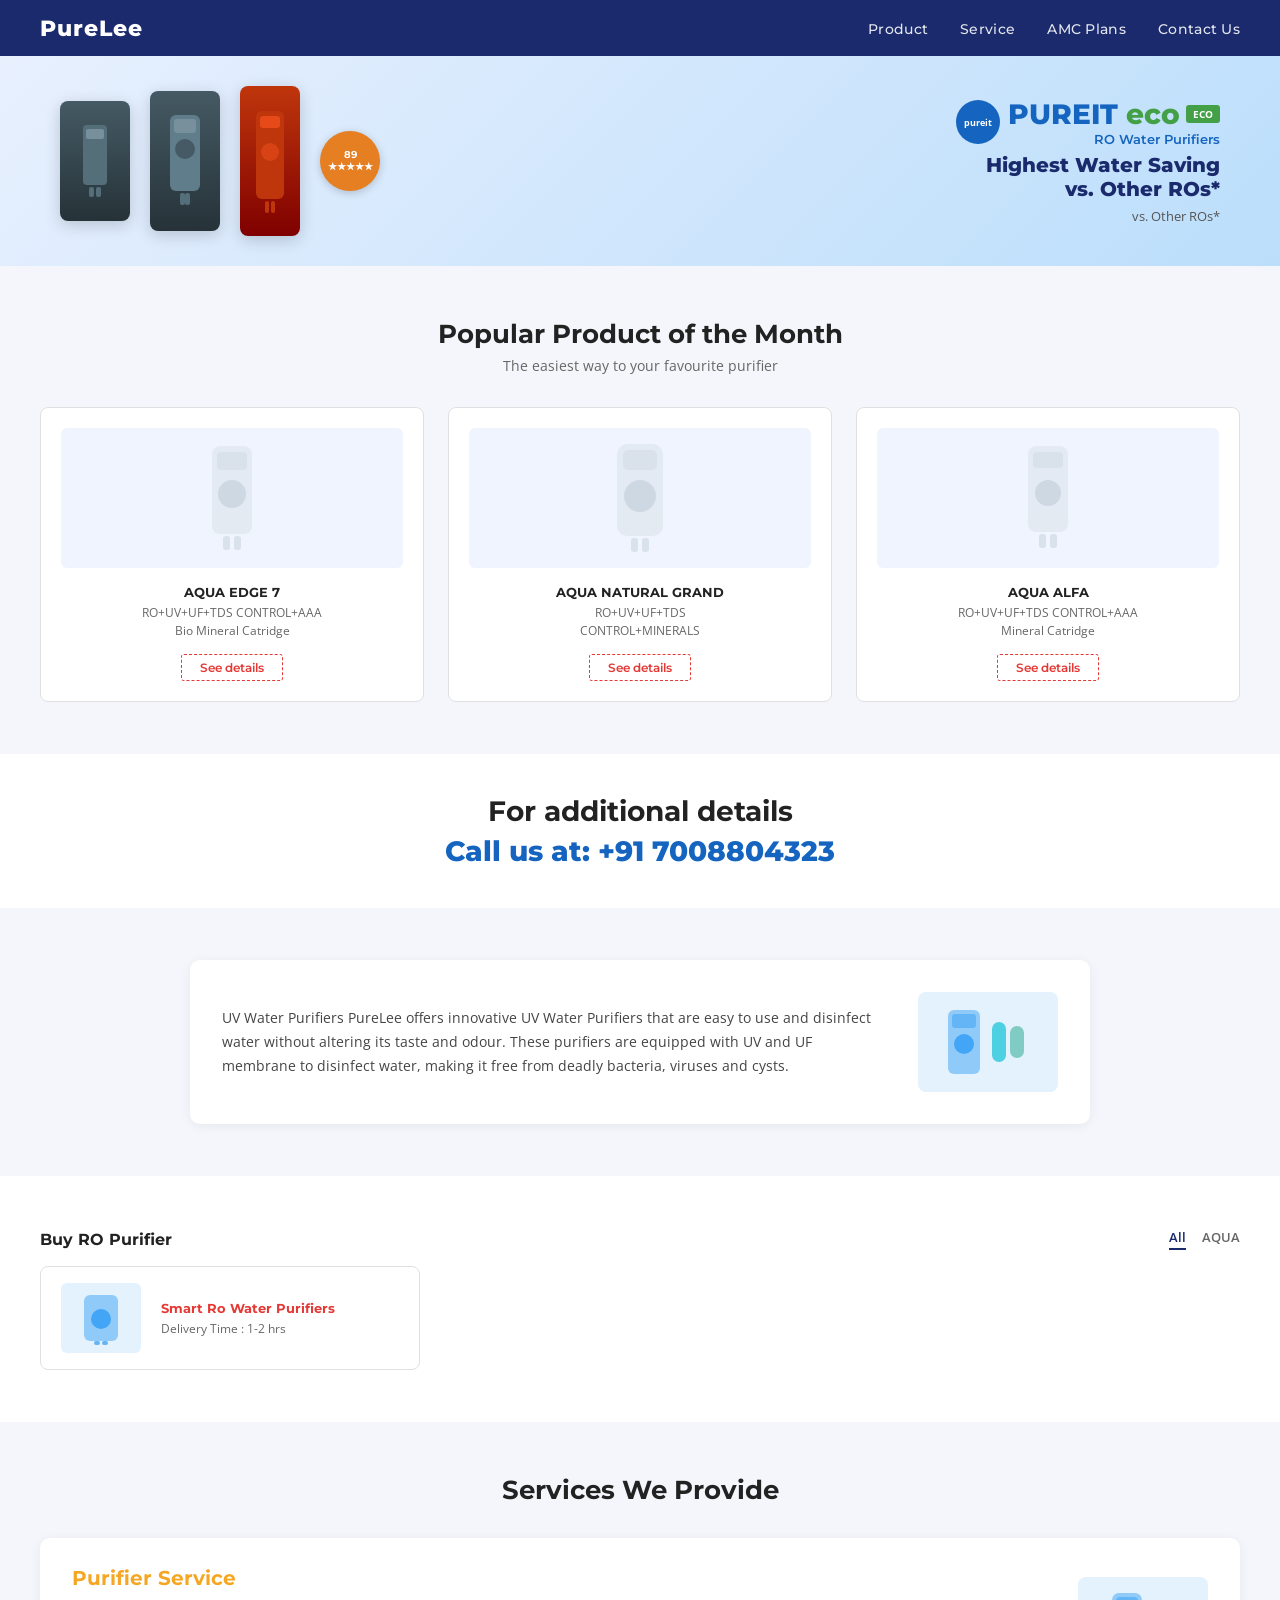
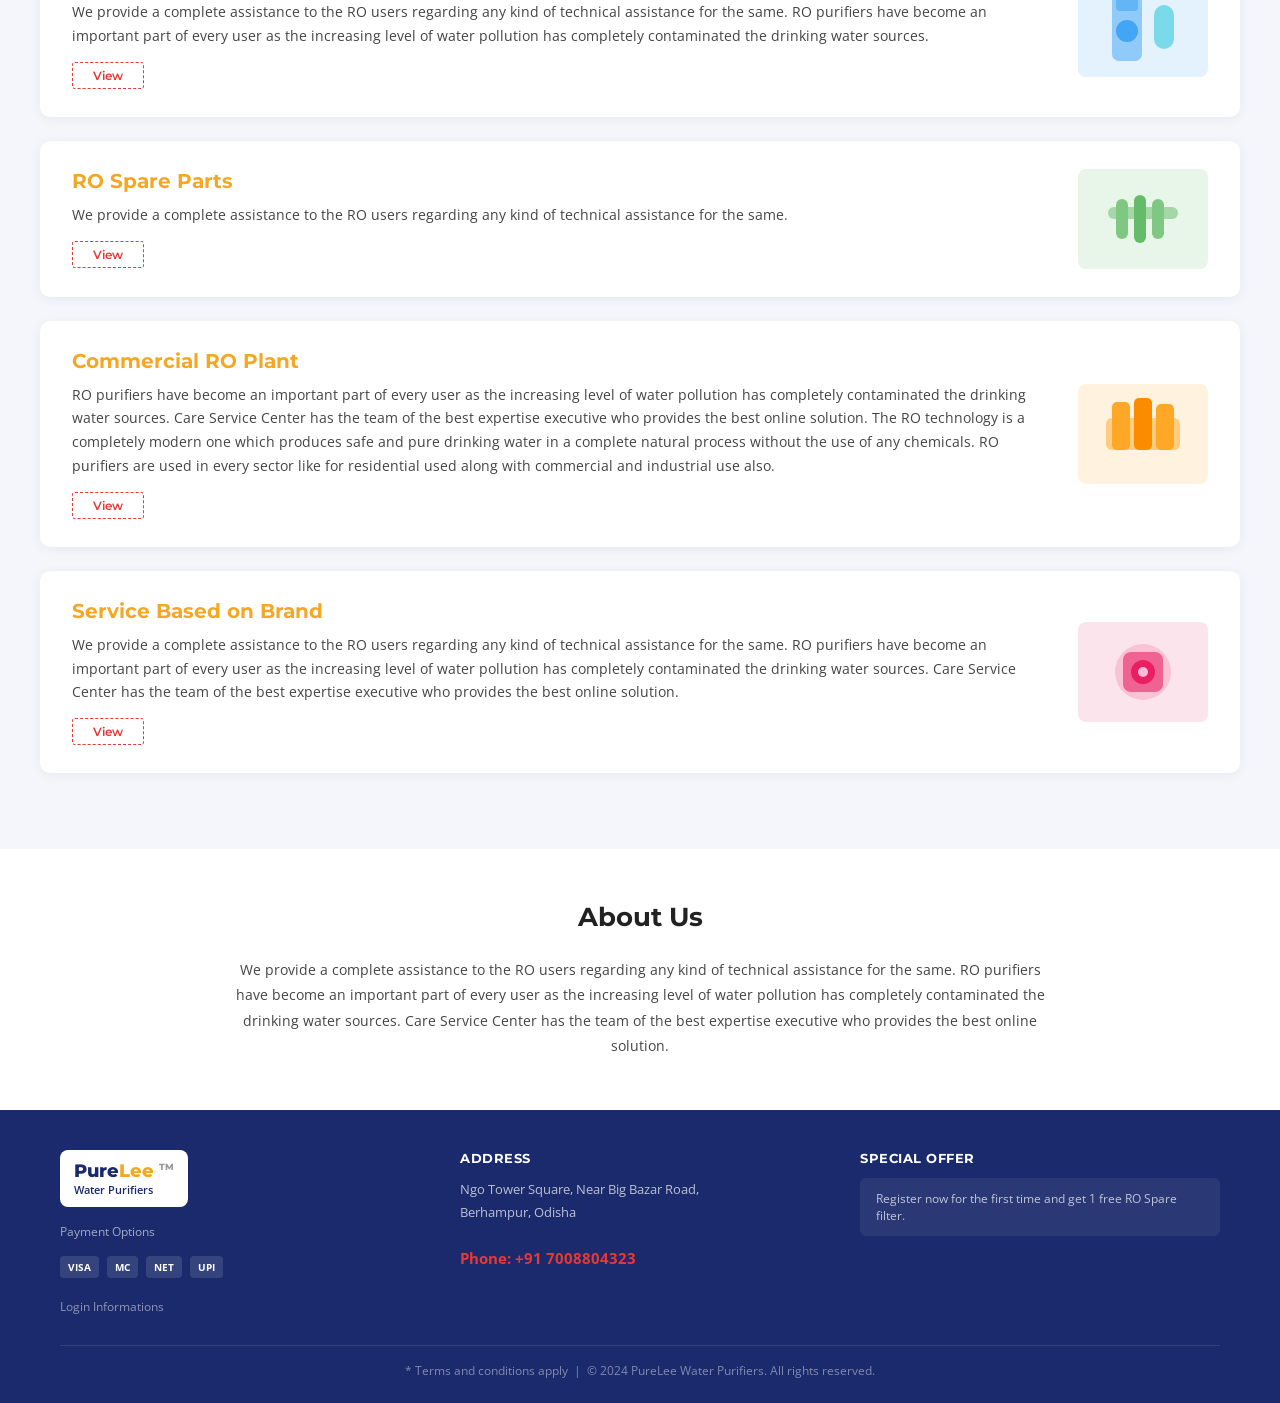
==== index.html @ dc44738e "Initial commit" ====
<!DOCTYPE html>
<html lang="en">
<head>
  <meta charset="UTF-8" />
  <meta name="viewport" content="width=device-width, initial-scale=1.0"/>
  <title>PureLee – Water Purifiers</title>
  <link href="https://fonts.googleapis.com/css2?family=Montserrat:wght@400;500;600;700;800&family=Open+Sans:wght@400;600&display=swap" rel="stylesheet"/>
  <style>
    *, *::before, *::after { box-sizing: border-box; margin: 0; padding: 0; }

    :root {
      --navy: #1a2a6c;
      --blue: #1565c0;
      --light-blue: #1976d2;
      --gold: #f5a623;
      --orange: #e67e22;
      --red: #e53935;
      --text-dark: #222;
      --text-mid: #444;
      --text-light: #666;
      --bg-light: #f4f6fb;
      --white: #fff;
      --border: #e0e0e0;
    }

    body {
      font-family: 'Open Sans', sans-serif;
      color: var(--text-dark);
      background: var(--white);
      font-size: 15px;
    }

    a { text-decoration: none; color: inherit; }
    img { max-width: 100%; }

    /* ── NAVBAR ── */
    nav {
      background: var(--navy);
      display: flex;
      align-items: center;
      justify-content: space-between;
      padding: 0 40px;
      height: 56px;
      position: sticky;
      top: 0;
      z-index: 100;
    }
    .nav-logo {
      font-family: 'Montserrat', sans-serif;
      font-size: 22px;
      font-weight: 800;
      color: var(--white);
      letter-spacing: 1px;
    }
    .nav-links {
      display: flex;
      gap: 32px;
      list-style: none;
    }
    .nav-links a {
      color: rgba(255,255,255,0.88);
      font-size: 14px;
      font-weight: 500;
      font-family: 'Montserrat', sans-serif;
      letter-spacing: 0.3px;
      transition: color 0.2s;
    }
    .nav-links a:hover { color: var(--white); }

    /* ── HERO / BANNER ── */
    .hero {
      background: linear-gradient(135deg, #e8f0fe 0%, #bbdefb 100%);
      display: flex;
      align-items: center;
      justify-content: space-between;
      padding: 30px 60px;
      min-height: 180px;
      overflow: hidden;
    }
    .hero-left {
      display: flex;
      gap: 20px;
      align-items: center;
    }
    .purifier-img-placeholder {
      width: 90px;
      height: 130px;
      background: linear-gradient(180deg, #455a64 0%, #263238 100%);
      border-radius: 8px;
      display: flex;
      align-items: center;
      justify-content: center;
      color: #90a4ae;
      font-size: 11px;
      box-shadow: 0 4px 16px rgba(0,0,0,0.18);
    }
    .purifier-img-placeholder.tall {
      height: 150px;
      background: linear-gradient(180deg, #bf360c 0%, #7f0000 100%);
      color: #ef9a9a;
    }
    .hero-badge {
      width: 60px;
      height: 60px;
      background: var(--orange);
      border-radius: 50%;
      display: flex;
      align-items: center;
      justify-content: center;
      color: #fff;
      font-size: 10px;
      font-weight: 700;
      text-align: center;
      line-height: 1.2;
      font-family: 'Montserrat', sans-serif;
      box-shadow: 0 2px 8px rgba(0,0,0,0.2);
      flex-shrink: 0;
    }
    .hero-right {
      text-align: right;
      display: flex;
      flex-direction: column;
      align-items: flex-end;
      gap: 6px;
    }
    .hero-brand {
      display: flex;
      align-items: center;
      gap: 8px;
    }
    .pureit-logo {
      font-family: 'Montserrat', sans-serif;
      font-size: 28px;
      font-weight: 800;
      color: #1565c0;
    }
    .pureit-logo span { color: #43a047; }
    .eco-tag {
      background: #43a047;
      color: white;
      font-size: 10px;
      font-weight: 700;
      padding: 2px 7px;
      border-radius: 3px;
    }
    .hero-subtitle {
      font-size: 13px;
      color: #1565c0;
      font-weight: 600;
      font-family: 'Montserrat', sans-serif;
    }
    .hero-tagline {
      font-size: 20px;
      font-weight: 800;
      color: var(--navy);
      font-family: 'Montserrat', sans-serif;
      line-height: 1.2;
    }
    .hero-vs {
      font-size: 13px;
      color: #555;
    }
    .pureit-small-logo {
      width: 44px;
      height: 44px;
      background: #1565c0;
      border-radius: 50%;
      display: flex;
      align-items: center;
      justify-content: center;
      color: white;
      font-size: 9px;
      font-weight: 700;
    }

    /* ── SECTION WRAPPER ── */
    .section { padding: 52px 40px; }
    .section-gray { background: var(--bg-light); }

    .section-title {
      font-family: 'Montserrat', sans-serif;
      font-size: 26px;
      font-weight: 700;
      text-align: center;
      color: var(--text-dark);
    }
    .section-subtitle {
      text-align: center;
      color: var(--text-light);
      font-size: 14px;
      margin-top: 6px;
    }

    /* ── PRODUCTS ── */
    .products-grid {
      display: grid;
      grid-template-columns: repeat(3, 1fr);
      gap: 24px;
      margin-top: 32px;
    }
    .product-card {
      background: var(--white);
      border: 1px solid var(--border);
      border-radius: 8px;
      padding: 20px;
      text-align: center;
      transition: box-shadow 0.2s;
    }
    .product-card:hover { box-shadow: 0 6px 24px rgba(0,0,0,0.1); }
    .product-img {
      height: 140px;
      background: #f0f4ff;
      border-radius: 6px;
      margin-bottom: 16px;
      display: flex;
      align-items: center;
      justify-content: center;
      overflow: hidden;
    }
    .product-img svg { opacity: 0.35; }
    .product-name {
      font-family: 'Montserrat', sans-serif;
      font-size: 13px;
      font-weight: 700;
      color: var(--text-dark);
      margin-bottom: 4px;
    }
    .product-desc {
      font-size: 12px;
      color: var(--text-light);
      margin-bottom: 14px;
      line-height: 1.5;
    }
    .btn-details {
      display: inline-block;
      border: 1.5px dashed var(--red);
      color: var(--red);
      font-size: 12px;
      font-weight: 600;
      padding: 5px 18px;
      border-radius: 3px;
      transition: all 0.2s;
      font-family: 'Montserrat', sans-serif;
    }
    .btn-details:hover { background: var(--red); color: #fff; }

    /* ── CALL CTA ── */
    .call-cta {
      background: var(--white);
      text-align: center;
      padding: 40px 40px;
    }
    .call-cta h2 {
      font-family: 'Montserrat', sans-serif;
      font-size: 28px;
      font-weight: 700;
      color: var(--text-dark);
      margin-bottom: 6px;
    }
    .call-cta a {
      font-family: 'Montserrat', sans-serif;
      font-size: 28px;
      font-weight: 800;
      color: var(--blue);
    }
    .call-cta a:hover { text-decoration: underline; }

    /* ── UV SECTION ── */
    .uv-block {
      background: var(--white);
      border-radius: 10px;
      box-shadow: 0 2px 12px rgba(0,0,0,0.06);
      padding: 32px;
      display: flex;
      align-items: center;
      justify-content: space-between;
      gap: 30px;
      max-width: 900px;
      margin: 0 auto;
    }
    .uv-text { flex: 1; }
    .uv-text p { font-size: 14px; color: var(--text-mid); line-height: 1.7; }
    .uv-img {
      width: 140px;
      flex-shrink: 0;
      height: 100px;
      background: #e3f2fd;
      border-radius: 8px;
      display: flex;
      align-items: center;
      justify-content: center;
      color: #90caf9;
      font-size: 12px;
    }

    /* ── BUY RO ROW ── */
    .buy-ro-header {
      display: flex;
      justify-content: space-between;
      align-items: center;
      margin-bottom: 16px;
    }
    .buy-ro-header h3 {
      font-family: 'Montserrat', sans-serif;
      font-size: 16px;
      font-weight: 700;
      color: var(--text-dark);
    }
    .filter-tabs { display: flex; gap: 16px; }
    .filter-tab {
      font-size: 13px;
      font-weight: 600;
      color: var(--text-light);
      cursor: pointer;
      padding-bottom: 2px;
    }
    .filter-tab.active {
      color: var(--navy);
      border-bottom: 2px solid var(--navy);
    }

    .ro-card {
      background: var(--white);
      border: 1px solid var(--border);
      border-radius: 8px;
      padding: 16px 20px;
      display: flex;
      align-items: center;
      gap: 20px;
      max-width: 380px;
    }
    .ro-thumb {
      width: 80px;
      height: 70px;
      background: #e3f2fd;
      border-radius: 6px;
      flex-shrink: 0;
      display: flex;
      align-items: center;
      justify-content: center;
    }
    .ro-info h4 {
      font-family: 'Montserrat', sans-serif;
      font-size: 13px;
      font-weight: 700;
      color: var(--red);
      margin-bottom: 4px;
    }
    .ro-info p { font-size: 12px; color: var(--text-light); }

    /* ── SERVICES ── */
    .service-item {
      background: var(--white);
      border-radius: 10px;
      box-shadow: 0 2px 12px rgba(0,0,0,0.06);
      padding: 28px 32px;
      display: flex;
      align-items: center;
      justify-content: space-between;
      gap: 30px;
      margin-bottom: 24px;
    }
    .service-text { flex: 1; }
    .service-text h3 {
      font-family: 'Montserrat', sans-serif;
      font-size: 20px;
      font-weight: 700;
      color: var(--gold);
      margin-bottom: 10px;
    }
    .service-text p {
      font-size: 14px;
      color: var(--text-mid);
      line-height: 1.7;
      margin-bottom: 14px;
    }
    .btn-view {
      display: inline-block;
      border: 1.5px dashed var(--red);
      color: var(--red);
      font-size: 12px;
      font-weight: 600;
      padding: 5px 20px;
      border-radius: 3px;
      font-family: 'Montserrat', sans-serif;
      transition: all 0.2s;
    }
    .btn-view:hover { background: var(--red); color: #fff; }
    .service-img {
      width: 130px;
      height: 100px;
      flex-shrink: 0;
      border-radius: 8px;
      display: flex;
      align-items: center;
      justify-content: center;
      font-size: 11px;
    }
    .service-img.purifier-svc { background: #e3f2fd; color: #90caf9; }
    .service-img.spare-parts  { background: #e8f5e9; color: #a5d6a7; }
    .service-img.commercial   { background: #fff3e0; color: #ffcc80; }
    .service-img.brand-svc    { background: #fce4ec; color: #f48fb1; }

    /* ── ABOUT ── */
    .about-text {
      max-width: 820px;
      margin: 24px auto 0;
      font-size: 14px;
      color: var(--text-mid);
      line-height: 1.8;
      text-align: center;
    }

    /* ── FOOTER ── */
    footer {
      background: var(--navy);
      color: rgba(255,255,255,0.85);
      padding: 40px 60px 24px;
    }
    .footer-grid {
      display: grid;
      grid-template-columns: 1fr 1fr 1fr;
      gap: 40px;
      margin-bottom: 30px;
    }
    .footer-logo-area {
      display: flex;
      flex-direction: column;
      gap: 10px;
    }
    .footer-brand-box {
      background: var(--white);
      border-radius: 8px;
      padding: 10px 14px;
      display: inline-flex;
      align-items: center;
      gap: 8px;
      width: fit-content;
    }
    .footer-brand-name {
      font-family: 'Montserrat', sans-serif;
      font-size: 18px;
      font-weight: 800;
      color: var(--navy);
    }
    .footer-brand-name span { color: var(--gold); }
    .footer-tagline {
      font-size: 11px;
      color: var(--navy);
      font-weight: 600;
    }
    .footer-payment { font-size: 12px; color: rgba(255,255,255,0.6); margin-top: 6px; }
    .payment-icons { display: flex; gap: 8px; margin-top: 6px; }
    .pay-icon {
      background: rgba(255,255,255,0.12);
      border-radius: 4px;
      padding: 4px 8px;
      font-size: 10px;
      font-weight: 700;
      color: #fff;
    }

    .footer-col h4 {
      font-family: 'Montserrat', sans-serif;
      font-size: 13px;
      font-weight: 700;
      color: var(--white);
      margin-bottom: 12px;
      text-transform: uppercase;
      letter-spacing: 0.5px;
    }
    .footer-col p, .footer-col a {
      font-size: 13px;
      color: rgba(255,255,255,0.7);
      line-height: 1.8;
      display: block;
    }
    .footer-col a:hover { color: var(--white); }
    .footer-phone {
      color: var(--red) !important;
      font-weight: 700;
      font-size: 15px !important;
    }

    .footer-promo {
      background: rgba(255,255,255,0.07);
      border-radius: 6px;
      padding: 12px 16px;
      font-size: 12px;
      color: rgba(255,255,255,0.7);
      margin-top: 12px;
    }

    .footer-bottom {
      border-top: 1px solid rgba(255,255,255,0.1);
      padding-top: 16px;
      font-size: 12px;
      color: rgba(255,255,255,0.45);
      text-align: center;
    }

    /* ── PURIFIER SVG ICON ── */
    .purifier-icon {
      width: 60px;
      height: 100px;
    }

    /* ── RESPONSIVE ── */
    @media (max-width: 768px) {
      nav { padding: 0 20px; }
      .nav-links { gap: 16px; }
      .hero { flex-direction: column; padding: 24px 20px; text-align: center; }
      .hero-left { justify-content: center; }
      .hero-right { align-items: center; }
      .products-grid { grid-template-columns: 1fr; }
      .uv-block { flex-direction: column; }
      .service-item { flex-direction: column; }
      .footer-grid { grid-template-columns: 1fr; }
      .section { padding: 36px 20px; }
      footer { padding: 30px 20px 20px; }
    }
  </style>
</head>
<body>

<!-- ── NAVBAR ── -->
<nav>
  <div class="nav-logo">PureLee</div>
  <ul class="nav-links">
    <li><a href="#">Product</a></li>
    <li><a href="#">Service</a></li>
    <li><a href="#">AMC Plans</a></li>
    <li><a href="#">Contact Us</a></li>
  </ul>
</nav>

<!-- ── HERO BANNER ── -->
<div class="hero">
  <div class="hero-left">
    <!-- Purifier silhouettes -->
    <div class="purifier-img-placeholder" style="width:70px;height:120px;">
      <svg width="40" height="80" viewBox="0 0 40 80" fill="none">
        <rect x="8" y="4" width="24" height="60" rx="4" fill="#546e7a"/>
        <rect x="11" y="8" width="18" height="10" rx="2" fill="#78909c"/>
        <rect x="14" y="66" width="5" height="10" rx="2" fill="#546e7a"/>
        <rect x="21" y="66" width="5" height="10" rx="2" fill="#546e7a"/>
      </svg>
    </div>
    <div class="purifier-img-placeholder" style="width:70px;height:140px;">
      <svg width="40" height="100" viewBox="0 0 40 100" fill="none">
        <rect x="5" y="4" width="30" height="76" rx="6" fill="#607d8b"/>
        <rect x="9" y="8" width="22" height="14" rx="3" fill="#78909c"/>
        <circle cx="20" cy="38" r="10" fill="#455a64"/>
        <rect x="15" y="82" width="5" height="12" rx="2" fill="#546e7a"/>
        <rect x="20" y="82" width="5" height="12" rx="2" fill="#546e7a"/>
      </svg>
    </div>
    <div class="purifier-img-placeholder tall" style="width:60px;height:150px;">
      <svg width="36" height="110" viewBox="0 0 36 110" fill="none">
        <rect x="4" y="5" width="28" height="88" rx="6" fill="#bf360c"/>
        <rect x="8" y="10" width="20" height="12" rx="3" fill="#e64a19"/>
        <circle cx="18" cy="46" r="9" fill="#d84315"/>
        <rect x="13" y="95" width="4" height="12" rx="2" fill="#bf360c"/>
        <rect x="19" y="95" width="4" height="12" rx="2" fill="#bf360c"/>
      </svg>
    </div>
    <div class="hero-badge">89<br/>★★★★★</div>
  </div>

  <div class="hero-right">
    <div class="hero-brand">
      <div class="pureit-small-logo">pureit</div>
      <div>
        <div style="display:flex;align-items:center;gap:6px;">
          <span class="pureit-logo">PUREIT <span>eco</span></span>
          <span class="eco-tag">ECO</span>
        </div>
        <div class="hero-subtitle">RO Water Purifiers</div>
      </div>
    </div>
    <div class="hero-tagline">Highest Water Saving<br/>vs. Other ROs*</div>
    <div class="hero-vs">vs. Other ROs*</div>
  </div>
</div>

<!-- ── POPULAR PRODUCTS ── -->
<div class="section section-gray">
  <h2 class="section-title">Popular Product of the Month</h2>
  <p class="section-subtitle">The easiest way to your favourite purifier</p>

  <div class="products-grid">
    <!-- Card 1 -->
    <div class="product-card">
      <div class="product-img">
        <svg width="70" height="120" viewBox="0 0 70 120" fill="none">
          <rect x="15" y="8" width="40" height="88" rx="8" fill="#cfd8dc"/>
          <rect x="20" y="14" width="30" height="18" rx="4" fill="#b0bec5"/>
          <circle cx="35" cy="56" r="14" fill="#90a4ae"/>
          <rect x="26" y="98" width="7" height="14" rx="3" fill="#b0bec5"/>
          <rect x="37" y="98" width="7" height="14" rx="3" fill="#b0bec5"/>
        </svg>
      </div>
      <div class="product-name">AQUA EDGE 7</div>
      <div class="product-desc">RO+UV+UF+TDS CONTROL+AAA<br/>Bio Mineral Catridge</div>
      <a href="#" class="btn-details">See details</a>
    </div>

    <!-- Card 2 -->
    <div class="product-card">
      <div class="product-img">
        <svg width="70" height="120" viewBox="0 0 70 120" fill="none">
          <rect x="12" y="6" width="46" height="92" rx="10" fill="#cfd8dc"/>
          <rect x="18" y="12" width="34" height="20" rx="5" fill="#b0bec5"/>
          <circle cx="35" cy="58" r="16" fill="#90a4ae"/>
          <rect x="26" y="100" width="7" height="14" rx="3" fill="#b0bec5"/>
          <rect x="37" y="100" width="7" height="14" rx="3" fill="#b0bec5"/>
        </svg>
      </div>
      <div class="product-name">AQUA NATURAL GRAND</div>
      <div class="product-desc">RO+UV+UF+TDS<br/>CONTROL+MINERALS</div>
      <a href="#" class="btn-details">See details</a>
    </div>

    <!-- Card 3 -->
    <div class="product-card">
      <div class="product-img">
        <svg width="70" height="120" viewBox="0 0 70 120" fill="none">
          <rect x="15" y="8" width="40" height="86" rx="8" fill="#cfd8dc"/>
          <rect x="20" y="14" width="30" height="16" rx="4" fill="#b0bec5"/>
          <circle cx="35" cy="55" r="13" fill="#90a4ae"/>
          <rect x="26" y="96" width="7" height="14" rx="3" fill="#b0bec5"/>
          <rect x="37" y="96" width="7" height="14" rx="3" fill="#b0bec5"/>
        </svg>
      </div>
      <div class="product-name">AQUA ALFA</div>
      <div class="product-desc">RO+UV+UF+TDS CONTROL+AAA<br/>Mineral Catridge</div>
      <a href="#" class="btn-details">See details</a>
    </div>
  </div>
</div>

<!-- ── CALL CTA ── -->
<div class="call-cta">
  <h2>For additional details</h2>
  <a href="tel:+917008804323">Call us at: +91 7008804323</a>
</div>

<!-- ── UV PURIFIERS ── -->
<div class="section section-gray">
  <div class="uv-block">
    <div class="uv-text">
      <p>UV Water Purifiers PureLee offers innovative UV Water Purifiers that are easy to use and disinfect water without altering its taste and odour. These purifiers are equipped with UV and UF membrane to disinfect water, making it free from deadly bacteria, viruses and cysts.</p>
    </div>
    <div class="uv-img">
      <svg width="100" height="80" viewBox="0 0 100 80" fill="none">
        <rect x="10" y="8" width="32" height="64" rx="6" fill="#90caf9"/>
        <rect x="14" y="12" width="24" height="14" rx="3" fill="#64b5f6"/>
        <circle cx="26" cy="42" r="10" fill="#42a5f5"/>
        <rect x="54" y="20" width="14" height="40" rx="7" fill="#4dd0e1"/>
        <rect x="72" y="24" width="14" height="32" rx="7" fill="#80cbc4"/>
      </svg>
    </div>
  </div>
</div>

<!-- ── BUY RO ── -->
<div class="section">
  <div class="buy-ro-header">
    <h3>Buy RO Purifier</h3>
    <div class="filter-tabs">
      <span class="filter-tab active">All</span>
      <span class="filter-tab">AQUA</span>
    </div>
  </div>

  <div class="ro-card">
    <div class="ro-thumb">
      <svg width="54" height="54" viewBox="0 0 54 54" fill="none">
        <rect x="10" y="4" width="34" height="46" rx="6" fill="#90caf9"/>
        <circle cx="27" cy="28" r="10" fill="#42a5f5"/>
        <rect x="20" y="50" width="6" height="4" rx="2" fill="#64b5f6"/>
        <rect x="28" y="50" width="6" height="4" rx="2" fill="#64b5f6"/>
      </svg>
    </div>
    <div class="ro-info">
      <h4>Smart Ro Water Purifiers</h4>
      <p>Delivery Time : 1-2 hrs</p>
    </div>
  </div>
</div>

<!-- ── SERVICES ── -->
<div class="section section-gray">
  <h2 class="section-title">Services We Provide</h2>

  <!-- Purifier Service -->
  <div class="service-item" style="margin-top:32px;">
    <div class="service-text">
      <h3>Purifier Service</h3>
      <p>We provide a complete assistance to the RO users regarding any kind of technical assistance for the same. RO purifiers have become an important part of every user as the increasing level of water pollution has completely contaminated the drinking water sources.</p>
      <a href="#" class="btn-view">View</a>
    </div>
    <div class="service-img purifier-svc">
      <svg width="90" height="80" viewBox="0 0 90 80" fill="none">
        <rect x="14" y="6" width="30" height="68" rx="7" fill="#90caf9"/>
        <rect x="18" y="10" width="22" height="14" rx="4" fill="#64b5f6"/>
        <circle cx="29" cy="44" r="11" fill="#42a5f5"/>
        <rect x="56" y="18" width="20" height="44" rx="10" fill="#4dd0e1" opacity="0.7"/>
      </svg>
    </div>
  </div>

  <!-- RO Spare Parts -->
  <div class="service-item">
    <div class="service-text">
      <h3>RO Spare Parts</h3>
      <p>We provide a complete assistance to the RO users regarding any kind of technical assistance for the same.</p>
      <a href="#" class="btn-view">View</a>
    </div>
    <div class="service-img spare-parts">
      <svg width="90" height="80" viewBox="0 0 90 80" fill="none">
        <rect x="10" y="28" width="70" height="12" rx="6" fill="#a5d6a7"/>
        <rect x="18" y="20" width="12" height="40" rx="6" fill="#81c784"/>
        <rect x="36" y="16" width="12" height="48" rx="6" fill="#66bb6a"/>
        <rect x="54" y="20" width="12" height="40" rx="6" fill="#81c784"/>
      </svg>
    </div>
  </div>

  <!-- Commercial RO Plant -->
  <div class="service-item">
    <div class="service-text">
      <h3>Commercial RO Plant</h3>
      <p>RO purifiers have become an important part of every user as the increasing level of water pollution has completely contaminated the drinking water sources. Care Service Center has the team of the best expertise executive who provides the best online solution. The RO technology is a completely modern one which produces safe and pure drinking water in a complete natural process without the use of any chemicals. RO purifiers are used in every sector like for residential used along with commercial and industrial use also.</p>
      <a href="#" class="btn-view">View</a>
    </div>
    <div class="service-img commercial">
      <svg width="90" height="80" viewBox="0 0 90 80" fill="none">
        <rect x="8" y="24" width="74" height="32" rx="6" fill="#ffcc80"/>
        <rect x="14" y="8" width="18" height="48" rx="5" fill="#ffa726"/>
        <rect x="36" y="4" width="18" height="52" rx="5" fill="#fb8c00"/>
        <rect x="58" y="10" width="18" height="46" rx="5" fill="#ffa726"/>
      </svg>
    </div>
  </div>

  <!-- Service Based on Brand -->
  <div class="service-item">
    <div class="service-text">
      <h3>Service Based on Brand</h3>
      <p>We provide a complete assistance to the RO users regarding any kind of technical assistance for the same. RO purifiers have become an important part of every user as the increasing level of water pollution has completely contaminated the drinking water sources. Care Service Center has the team of the best expertise executive who provides the best online solution.</p>
      <a href="#" class="btn-view" style="margin-left:0;">View</a>
    </div>
    <div class="service-img brand-svc">
      <svg width="90" height="80" viewBox="0 0 90 80" fill="none">
        <circle cx="45" cy="40" r="28" fill="#f48fb1" opacity="0.4"/>
        <rect x="25" y="20" width="40" height="40" rx="8" fill="#f06292"/>
        <circle cx="45" cy="40" r="12" fill="#e91e63"/>
        <circle cx="45" cy="40" r="5" fill="#f8bbd9"/>
      </svg>
    </div>
  </div>
</div>

<!-- ── ABOUT US ── -->
<div class="section">
  <h2 class="section-title">About Us</h2>
  <p class="about-text">
    We provide a complete assistance to the RO users regarding any kind of technical assistance for the same. RO purifiers have become an important part of every user as the increasing level of water pollution has completely contaminated the drinking water sources. Care Service Center has the team of the best expertise executive who provides the best online solution.
  </p>
</div>

<!-- ── FOOTER ── -->
<footer>
  <div class="footer-grid">
    <!-- Logo + Payment -->
    <div class="footer-logo-area">
      <div class="footer-brand-box">
        <div>
          <div class="footer-brand-name">Pure<span>Lee</span> <sup style="font-size:9px;color:#999;">TM</sup></div>
          <div class="footer-tagline">Water Purifiers</div>
        </div>
      </div>
      <p class="footer-payment">Payment Options</p>
      <div class="payment-icons">
        <span class="pay-icon">VISA</span>
        <span class="pay-icon">MC</span>
        <span class="pay-icon">NET</span>
        <span class="pay-icon">UPI</span>
      </div>
      <div style="margin-top:10px;font-size:12px;color:rgba(255,255,255,0.5);">Login Informations</div>
    </div>

    <!-- Address -->
    <div class="footer-col">
      <h4>Address</h4>
      <p>Ngo Tower Square, Near Big Bazar Road,<br/>Berhampur, Odisha</p>
      <br/>
      <a href="tel:+917008804323" class="footer-phone">Phone: +91 7008804323</a>
    </div>

    <!-- Promo -->
    <div class="footer-col">
      <h4>Special Offer</h4>
      <div class="footer-promo">
        Register now for the first time and get 1 free RO Spare filter.
      </div>
    </div>
  </div>

  <div class="footer-bottom">
    * Terms and conditions apply &nbsp;|&nbsp; &copy; 2024 PureLee Water Purifiers. All rights reserved.
  </div>
</footer>

<script>
  // Filter tab toggle
  document.querySelectorAll('.filter-tab').forEach(tab => {
    tab.addEventListener('click', () => {
      document.querySelectorAll('.filter-tab').forEach(t => t.classList.remove('active'));
      tab.classList.add('active');
    });
  });
</script>

</body>
</html>
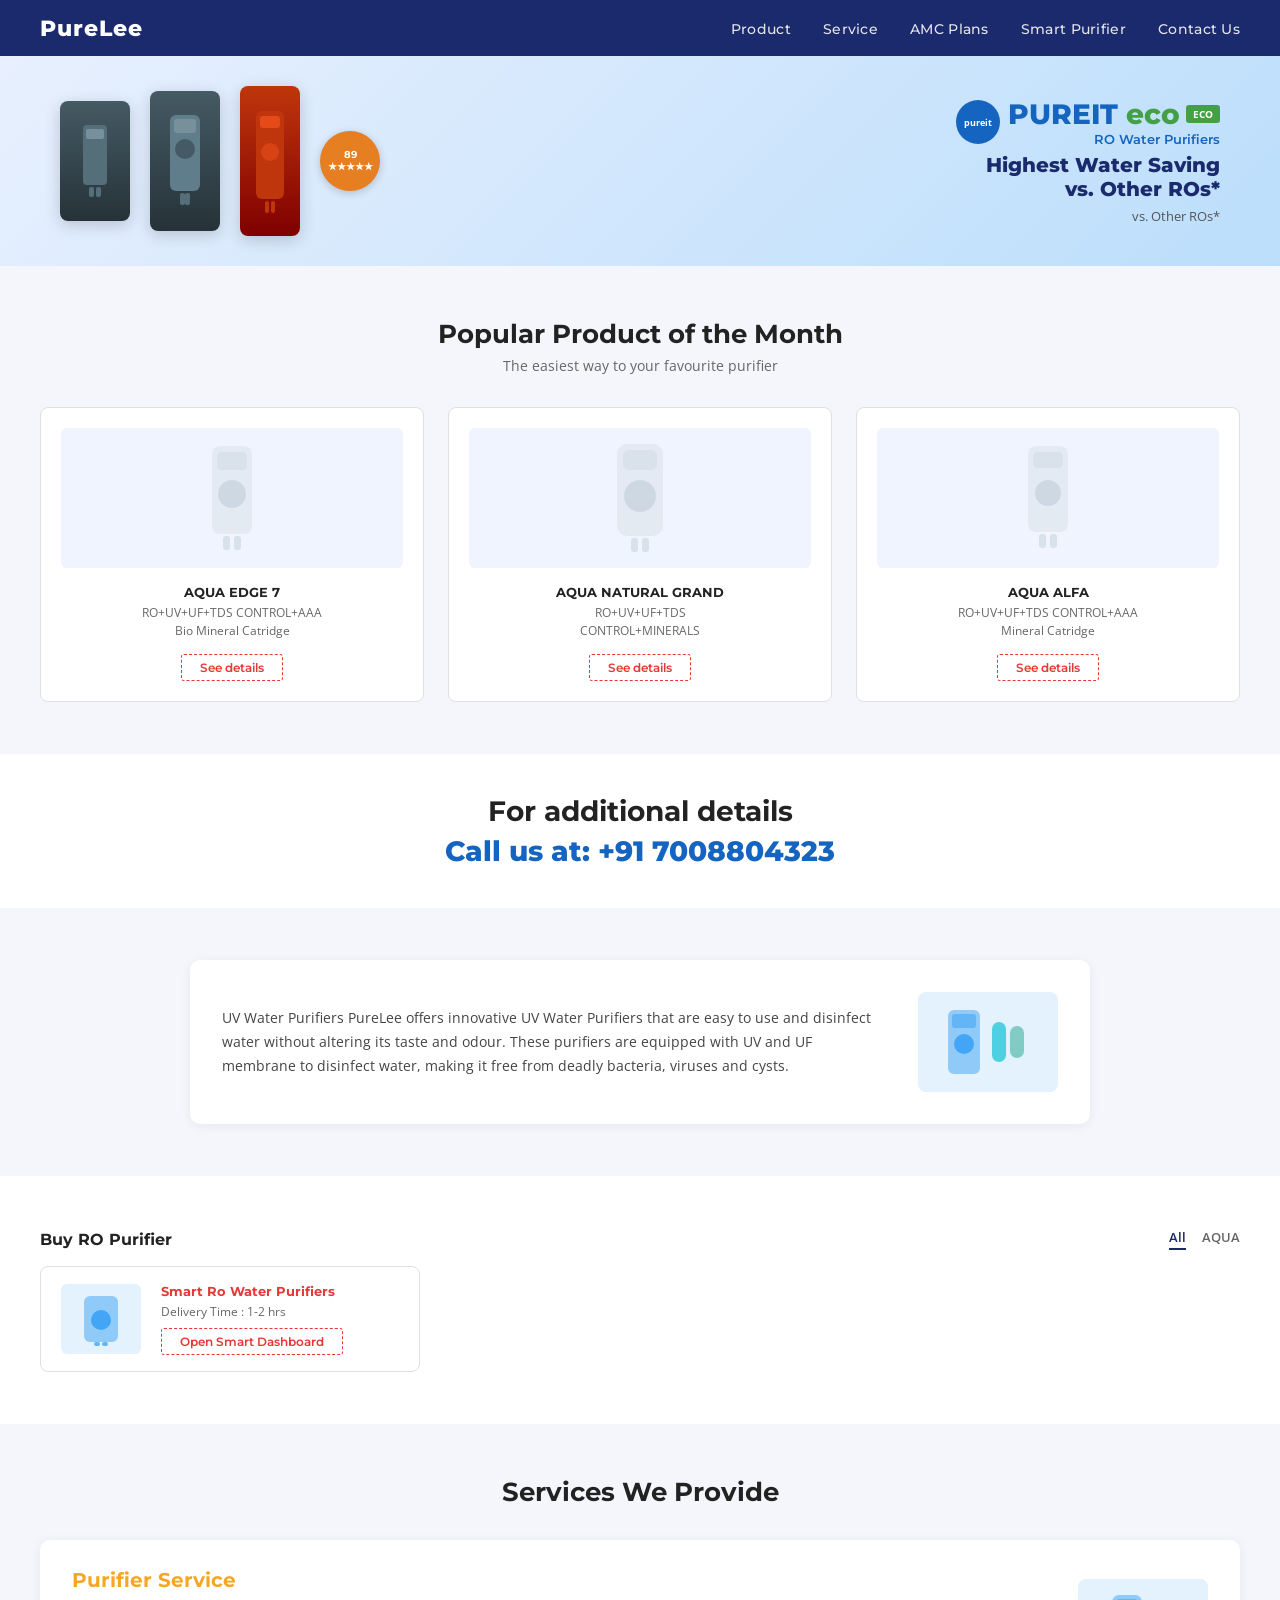
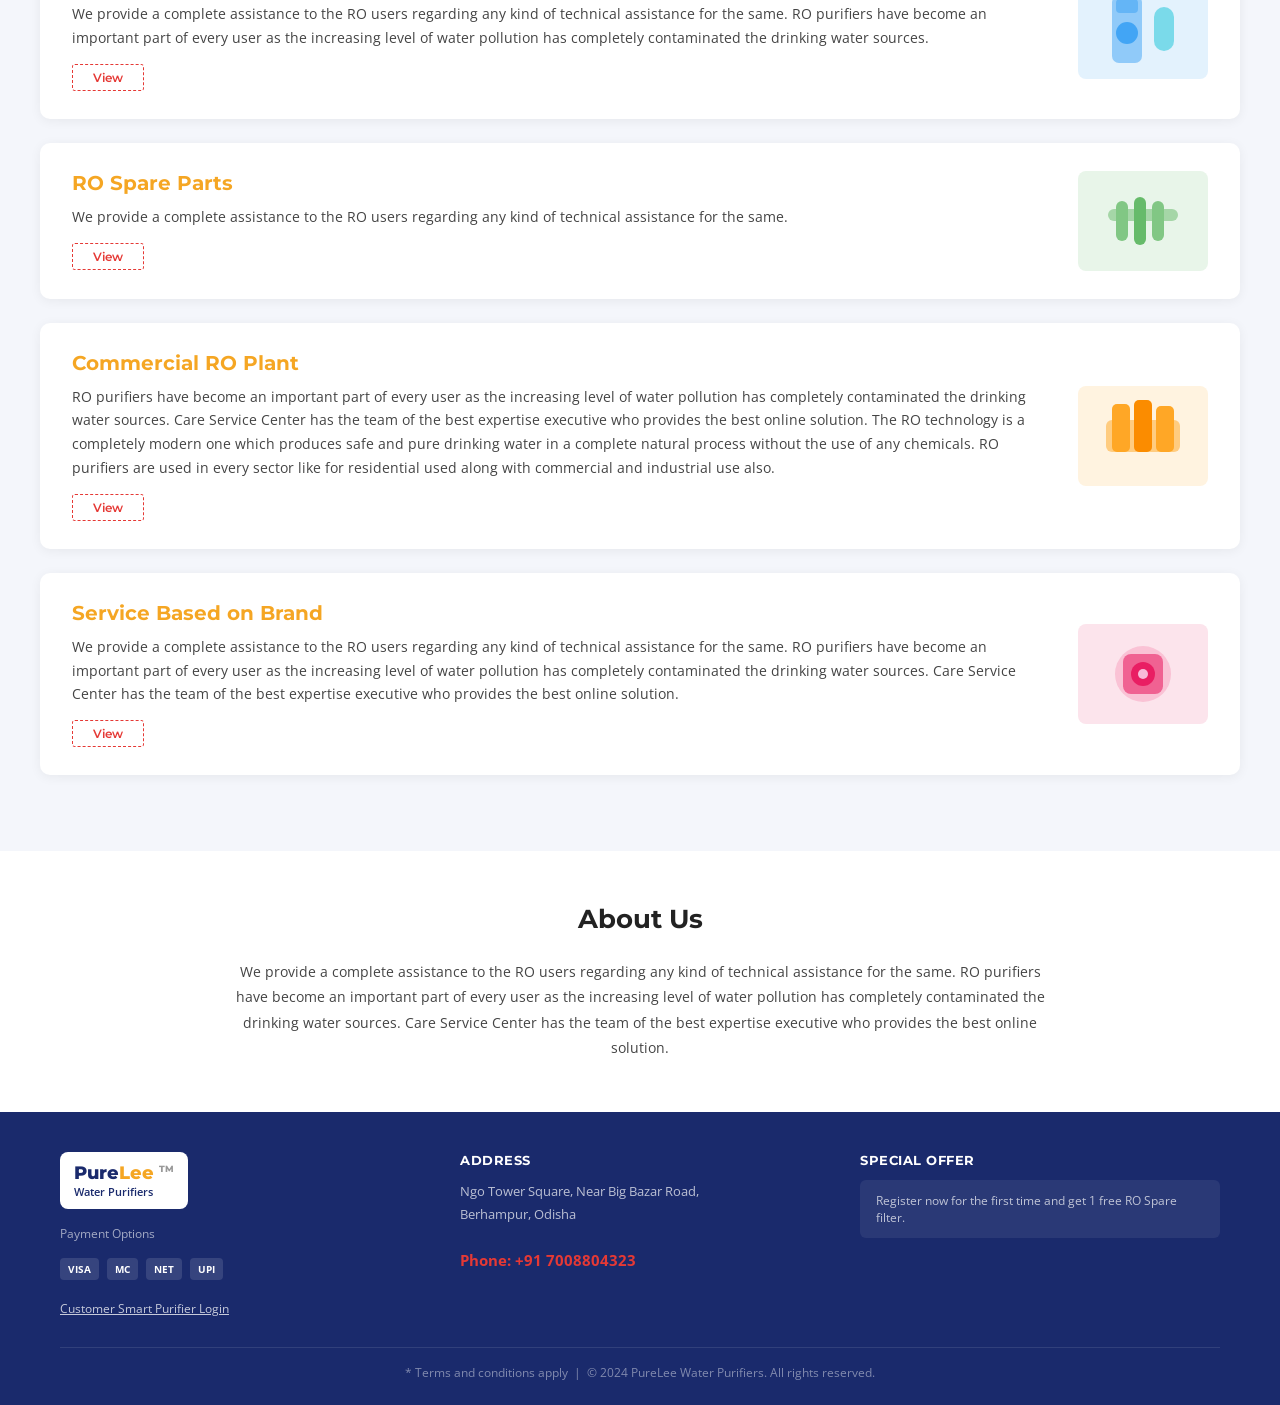
==== commit dd63c579: "Add customer Smart Purifier IoT dashboard portal" ====
--- a/index.html
+++ b/index.html
@@ -5,521 +5,7 @@
   <meta name="viewport" content="width=device-width, initial-scale=1.0"/>
   <title>PureLee – Water Purifiers</title>
   <link href="https://fonts.googleapis.com/css2?family=Montserrat:wght@400;500;600;700;800&family=Open+Sans:wght@400;600&display=swap" rel="stylesheet"/>
-  <style>
-    *, *::before, *::after { box-sizing: border-box; margin: 0; padding: 0; }
-
-    :root {
-      --navy: #1a2a6c;
-      --blue: #1565c0;
-      --light-blue: #1976d2;
-      --gold: #f5a623;
-      --orange: #e67e22;
-      --red: #e53935;
-      --text-dark: #222;
-      --text-mid: #444;
-      --text-light: #666;
-      --bg-light: #f4f6fb;
-      --white: #fff;
-      --border: #e0e0e0;
-    }
-
-    body {
-      font-family: 'Open Sans', sans-serif;
-      color: var(--text-dark);
-      background: var(--white);
-      font-size: 15px;
-    }
-
-    a { text-decoration: none; color: inherit; }
-    img { max-width: 100%; }
-
-    /* ── NAVBAR ── */
-    nav {
-      background: var(--navy);
-      display: flex;
-      align-items: center;
-      justify-content: space-between;
-      padding: 0 40px;
-      height: 56px;
-      position: sticky;
-      top: 0;
-      z-index: 100;
-    }
-    .nav-logo {
-      font-family: 'Montserrat', sans-serif;
-      font-size: 22px;
-      font-weight: 800;
-      color: var(--white);
-      letter-spacing: 1px;
-    }
-    .nav-links {
-      display: flex;
-      gap: 32px;
-      list-style: none;
-    }
-    .nav-links a {
-      color: rgba(255,255,255,0.88);
-      font-size: 14px;
-      font-weight: 500;
-      font-family: 'Montserrat', sans-serif;
-      letter-spacing: 0.3px;
-      transition: color 0.2s;
-    }
-    .nav-links a:hover { color: var(--white); }
-
-    /* ── HERO / BANNER ── */
-    .hero {
-      background: linear-gradient(135deg, #e8f0fe 0%, #bbdefb 100%);
-      display: flex;
-      align-items: center;
-      justify-content: space-between;
-      padding: 30px 60px;
-      min-height: 180px;
-      overflow: hidden;
-    }
-    .hero-left {
-      display: flex;
-      gap: 20px;
-      align-items: center;
-    }
-    .purifier-img-placeholder {
-      width: 90px;
-      height: 130px;
-      background: linear-gradient(180deg, #455a64 0%, #263238 100%);
-      border-radius: 8px;
-      display: flex;
-      align-items: center;
-      justify-content: center;
-      color: #90a4ae;
-      font-size: 11px;
-      box-shadow: 0 4px 16px rgba(0,0,0,0.18);
-    }
-    .purifier-img-placeholder.tall {
-      height: 150px;
-      background: linear-gradient(180deg, #bf360c 0%, #7f0000 100%);
-      color: #ef9a9a;
-    }
-    .hero-badge {
-      width: 60px;
-      height: 60px;
-      background: var(--orange);
-      border-radius: 50%;
-      display: flex;
-      align-items: center;
-      justify-content: center;
-      color: #fff;
-      font-size: 10px;
-      font-weight: 700;
-      text-align: center;
-      line-height: 1.2;
-      font-family: 'Montserrat', sans-serif;
-      box-shadow: 0 2px 8px rgba(0,0,0,0.2);
-      flex-shrink: 0;
-    }
-    .hero-right {
-      text-align: right;
-      display: flex;
-      flex-direction: column;
-      align-items: flex-end;
-      gap: 6px;
-    }
-    .hero-brand {
-      display: flex;
-      align-items: center;
-      gap: 8px;
-    }
-    .pureit-logo {
-      font-family: 'Montserrat', sans-serif;
-      font-size: 28px;
-      font-weight: 800;
-      color: #1565c0;
-    }
-    .pureit-logo span { color: #43a047; }
-    .eco-tag {
-      background: #43a047;
-      color: white;
-      font-size: 10px;
-      font-weight: 700;
-      padding: 2px 7px;
-      border-radius: 3px;
-    }
-    .hero-subtitle {
-      font-size: 13px;
-      color: #1565c0;
-      font-weight: 600;
-      font-family: 'Montserrat', sans-serif;
-    }
-    .hero-tagline {
-      font-size: 20px;
-      font-weight: 800;
-      color: var(--navy);
-      font-family: 'Montserrat', sans-serif;
-      line-height: 1.2;
-    }
-    .hero-vs {
-      font-size: 13px;
-      color: #555;
-    }
-    .pureit-small-logo {
-      width: 44px;
-      height: 44px;
-      background: #1565c0;
-      border-radius: 50%;
-      display: flex;
-      align-items: center;
-      justify-content: center;
-      color: white;
-      font-size: 9px;
-      font-weight: 700;
-    }
-
-    /* ── SECTION WRAPPER ── */
-    .section { padding: 52px 40px; }
-    .section-gray { background: var(--bg-light); }
-
-    .section-title {
-      font-family: 'Montserrat', sans-serif;
-      font-size: 26px;
-      font-weight: 700;
-      text-align: center;
-      color: var(--text-dark);
-    }
-    .section-subtitle {
-      text-align: center;
-      color: var(--text-light);
-      font-size: 14px;
-      margin-top: 6px;
-    }
-
-    /* ── PRODUCTS ── */
-    .products-grid {
-      display: grid;
-      grid-template-columns: repeat(3, 1fr);
-      gap: 24px;
-      margin-top: 32px;
-    }
-    .product-card {
-      background: var(--white);
-      border: 1px solid var(--border);
-      border-radius: 8px;
-      padding: 20px;
-      text-align: center;
-      transition: box-shadow 0.2s;
-    }
-    .product-card:hover { box-shadow: 0 6px 24px rgba(0,0,0,0.1); }
-    .product-img {
-      height: 140px;
-      background: #f0f4ff;
-      border-radius: 6px;
-      margin-bottom: 16px;
-      display: flex;
-      align-items: center;
-      justify-content: center;
-      overflow: hidden;
-    }
-    .product-img svg { opacity: 0.35; }
-    .product-name {
-      font-family: 'Montserrat', sans-serif;
-      font-size: 13px;
-      font-weight: 700;
-      color: var(--text-dark);
-      margin-bottom: 4px;
-    }
-    .product-desc {
-      font-size: 12px;
-      color: var(--text-light);
-      margin-bottom: 14px;
-      line-height: 1.5;
-    }
-    .btn-details {
-      display: inline-block;
-      border: 1.5px dashed var(--red);
-      color: var(--red);
-      font-size: 12px;
-      font-weight: 600;
-      padding: 5px 18px;
-      border-radius: 3px;
-      transition: all 0.2s;
-      font-family: 'Montserrat', sans-serif;
-    }
-    .btn-details:hover { background: var(--red); color: #fff; }
-
-    /* ── CALL CTA ── */
-    .call-cta {
-      background: var(--white);
-      text-align: center;
-      padding: 40px 40px;
-    }
-    .call-cta h2 {
-      font-family: 'Montserrat', sans-serif;
-      font-size: 28px;
-      font-weight: 700;
-      color: var(--text-dark);
-      margin-bottom: 6px;
-    }
-    .call-cta a {
-      font-family: 'Montserrat', sans-serif;
-      font-size: 28px;
-      font-weight: 800;
-      color: var(--blue);
-    }
-    .call-cta a:hover { text-decoration: underline; }
-
-    /* ── UV SECTION ── */
-    .uv-block {
-      background: var(--white);
-      border-radius: 10px;
-      box-shadow: 0 2px 12px rgba(0,0,0,0.06);
-      padding: 32px;
-      display: flex;
-      align-items: center;
-      justify-content: space-between;
-      gap: 30px;
-      max-width: 900px;
-      margin: 0 auto;
-    }
-    .uv-text { flex: 1; }
-    .uv-text p { font-size: 14px; color: var(--text-mid); line-height: 1.7; }
-    .uv-img {
-      width: 140px;
-      flex-shrink: 0;
-      height: 100px;
-      background: #e3f2fd;
-      border-radius: 8px;
-      display: flex;
-      align-items: center;
-      justify-content: center;
-      color: #90caf9;
-      font-size: 12px;
-    }
-
-    /* ── BUY RO ROW ── */
-    .buy-ro-header {
-      display: flex;
-      justify-content: space-between;
-      align-items: center;
-      margin-bottom: 16px;
-    }
-    .buy-ro-header h3 {
-      font-family: 'Montserrat', sans-serif;
-      font-size: 16px;
-      font-weight: 700;
-      color: var(--text-dark);
-    }
-    .filter-tabs { display: flex; gap: 16px; }
-    .filter-tab {
-      font-size: 13px;
-      font-weight: 600;
-      color: var(--text-light);
-      cursor: pointer;
-      padding-bottom: 2px;
-    }
-    .filter-tab.active {
-      color: var(--navy);
-      border-bottom: 2px solid var(--navy);
-    }
-
-    .ro-card {
-      background: var(--white);
-      border: 1px solid var(--border);
-      border-radius: 8px;
-      padding: 16px 20px;
-      display: flex;
-      align-items: center;
-      gap: 20px;
-      max-width: 380px;
-    }
-    .ro-thumb {
-      width: 80px;
-      height: 70px;
-      background: #e3f2fd;
-      border-radius: 6px;
-      flex-shrink: 0;
-      display: flex;
-      align-items: center;
-      justify-content: center;
-    }
-    .ro-info h4 {
-      font-family: 'Montserrat', sans-serif;
-      font-size: 13px;
-      font-weight: 700;
-      color: var(--red);
-      margin-bottom: 4px;
-    }
-    .ro-info p { font-size: 12px; color: var(--text-light); }
-
-    /* ── SERVICES ── */
-    .service-item {
-      background: var(--white);
-      border-radius: 10px;
-      box-shadow: 0 2px 12px rgba(0,0,0,0.06);
-      padding: 28px 32px;
-      display: flex;
-      align-items: center;
-      justify-content: space-between;
-      gap: 30px;
-      margin-bottom: 24px;
-    }
-    .service-text { flex: 1; }
-    .service-text h3 {
-      font-family: 'Montserrat', sans-serif;
-      font-size: 20px;
-      font-weight: 700;
-      color: var(--gold);
-      margin-bottom: 10px;
-    }
-    .service-text p {
-      font-size: 14px;
-      color: var(--text-mid);
-      line-height: 1.7;
-      margin-bottom: 14px;
-    }
-    .btn-view {
-      display: inline-block;
-      border: 1.5px dashed var(--red);
-      color: var(--red);
-      font-size: 12px;
-      font-weight: 600;
-      padding: 5px 20px;
-      border-radius: 3px;
-      font-family: 'Montserrat', sans-serif;
-      transition: all 0.2s;
-    }
-    .btn-view:hover { background: var(--red); color: #fff; }
-    .service-img {
-      width: 130px;
-      height: 100px;
-      flex-shrink: 0;
-      border-radius: 8px;
-      display: flex;
-      align-items: center;
-      justify-content: center;
-      font-size: 11px;
-    }
-    .service-img.purifier-svc { background: #e3f2fd; color: #90caf9; }
-    .service-img.spare-parts  { background: #e8f5e9; color: #a5d6a7; }
-    .service-img.commercial   { background: #fff3e0; color: #ffcc80; }
-    .service-img.brand-svc    { background: #fce4ec; color: #f48fb1; }
-
-    /* ── ABOUT ── */
-    .about-text {
-      max-width: 820px;
-      margin: 24px auto 0;
-      font-size: 14px;
-      color: var(--text-mid);
-      line-height: 1.8;
-      text-align: center;
-    }
-
-    /* ── FOOTER ── */
-    footer {
-      background: var(--navy);
-      color: rgba(255,255,255,0.85);
-      padding: 40px 60px 24px;
-    }
-    .footer-grid {
-      display: grid;
-      grid-template-columns: 1fr 1fr 1fr;
-      gap: 40px;
-      margin-bottom: 30px;
-    }
-    .footer-logo-area {
-      display: flex;
-      flex-direction: column;
-      gap: 10px;
-    }
-    .footer-brand-box {
-      background: var(--white);
-      border-radius: 8px;
-      padding: 10px 14px;
-      display: inline-flex;
-      align-items: center;
-      gap: 8px;
-      width: fit-content;
-    }
-    .footer-brand-name {
-      font-family: 'Montserrat', sans-serif;
-      font-size: 18px;
-      font-weight: 800;
-      color: var(--navy);
-    }
-    .footer-brand-name span { color: var(--gold); }
-    .footer-tagline {
-      font-size: 11px;
-      color: var(--navy);
-      font-weight: 600;
-    }
-    .footer-payment { font-size: 12px; color: rgba(255,255,255,0.6); margin-top: 6px; }
-    .payment-icons { display: flex; gap: 8px; margin-top: 6px; }
-    .pay-icon {
-      background: rgba(255,255,255,0.12);
-      border-radius: 4px;
-      padding: 4px 8px;
-      font-size: 10px;
-      font-weight: 700;
-      color: #fff;
-    }
-
-    .footer-col h4 {
-      font-family: 'Montserrat', sans-serif;
-      font-size: 13px;
-      font-weight: 700;
-      color: var(--white);
-      margin-bottom: 12px;
-      text-transform: uppercase;
-      letter-spacing: 0.5px;
-    }
-    .footer-col p, .footer-col a {
-      font-size: 13px;
-      color: rgba(255,255,255,0.7);
-      line-height: 1.8;
-      display: block;
-    }
-    .footer-col a:hover { color: var(--white); }
-    .footer-phone {
-      color: var(--red) !important;
-      font-weight: 700;
-      font-size: 15px !important;
-    }
-
-    .footer-promo {
-      background: rgba(255,255,255,0.07);
-      border-radius: 6px;
-      padding: 12px 16px;
-      font-size: 12px;
-      color: rgba(255,255,255,0.7);
-      margin-top: 12px;
-    }
-
-    .footer-bottom {
-      border-top: 1px solid rgba(255,255,255,0.1);
-      padding-top: 16px;
-      font-size: 12px;
-      color: rgba(255,255,255,0.45);
-      text-align: center;
-    }
-
-    /* ── PURIFIER SVG ICON ── */
-    .purifier-icon {
-      width: 60px;
-      height: 100px;
-    }
-
-    /* ── RESPONSIVE ── */
-    @media (max-width: 768px) {
-      nav { padding: 0 20px; }
-      .nav-links { gap: 16px; }
-      .hero { flex-direction: column; padding: 24px 20px; text-align: center; }
-      .hero-left { justify-content: center; }
-      .hero-right { align-items: center; }
-      .products-grid { grid-template-columns: 1fr; }
-      .uv-block { flex-direction: column; }
-      .service-item { flex-direction: column; }
-      .footer-grid { grid-template-columns: 1fr; }
-      .section { padding: 36px 20px; }
-      footer { padding: 30px 20px 20px; }
-    }
-  </style>
+  <link rel="stylesheet" href="style.css"/>
 </head>
 <body>
 
@@ -530,6 +16,7 @@
     <li><a href="#">Product</a></li>
     <li><a href="#">Service</a></li>
     <li><a href="#">AMC Plans</a></li>
+    <li><a href="smart-purifier.html">Smart Purifier</a></li>
     <li><a href="#">Contact Us</a></li>
   </ul>
 </nav>
@@ -685,12 +172,13 @@
     <div class="ro-info">
       <h4>Smart Ro Water Purifiers</h4>
       <p>Delivery Time : 1-2 hrs</p>
+      <a href="smart-purifier.html" class="btn-details" style="margin-top:8px;">Open Smart Dashboard</a>
     </div>
   </div>
 </div>
 
 <!-- ── SERVICES ── -->
-<div class="section section-gray">
+<div id="services" class="section section-gray">
   <h2 class="section-title">Services We Provide</h2>
 
   <!-- Purifier Service -->
@@ -788,7 +276,9 @@
         <span class="pay-icon">NET</span>
         <span class="pay-icon">UPI</span>
       </div>
-      <div style="margin-top:10px;font-size:12px;color:rgba(255,255,255,0.5);">Login Informations</div>
+      <div style="margin-top:10px;font-size:12px;">
+        <a href="smart-purifier.html" style="color:rgba(255,255,255,0.75);text-decoration:underline;">Customer Smart Purifier Login</a>
+      </div>
     </div>
 
     <!-- Address -->
@@ -824,4 +314,4 @@
 </script>
 
 </body>
-</html>
+</html>
--- a/style.css
+++ b/style.css
@@ -0,0 +1,513 @@
+*, *::before, *::after { box-sizing: border-box; margin: 0; padding: 0; }
+
+:root {
+  --navy: #1a2a6c;
+  --blue: #1565c0;
+  --light-blue: #1976d2;
+  --gold: #f5a623;
+  --orange: #e67e22;
+  --red: #e53935;
+  --text-dark: #222;
+  --text-mid: #444;
+  --text-light: #666;
+  --bg-light: #f4f6fb;
+  --white: #fff;
+  --border: #e0e0e0;
+}
+
+body {
+  font-family: 'Open Sans', sans-serif;
+  color: var(--text-dark);
+  background: var(--white);
+  font-size: 15px;
+}
+
+a { text-decoration: none; color: inherit; }
+img { max-width: 100%; }
+
+/* ── NAVBAR ── */
+nav {
+  background: var(--navy);
+  display: flex;
+  align-items: center;
+  justify-content: space-between;
+  padding: 0 40px;
+  height: 56px;
+  position: sticky;
+  top: 0;
+  z-index: 100;
+}
+.nav-logo {
+  font-family: 'Montserrat', sans-serif;
+  font-size: 22px;
+  font-weight: 800;
+  color: var(--white);
+  letter-spacing: 1px;
+}
+.nav-links {
+  display: flex;
+  gap: 32px;
+  list-style: none;
+}
+.nav-links a {
+  color: rgba(255,255,255,0.88);
+  font-size: 14px;
+  font-weight: 500;
+  font-family: 'Montserrat', sans-serif;
+  letter-spacing: 0.3px;
+  transition: color 0.2s;
+}
+.nav-links a:hover { color: var(--white); }
+
+/* ── HERO / BANNER ── */
+.hero {
+  background: linear-gradient(135deg, #e8f0fe 0%, #bbdefb 100%);
+  display: flex;
+  align-items: center;
+  justify-content: space-between;
+  padding: 30px 60px;
+  min-height: 180px;
+  overflow: hidden;
+}
+.hero-left {
+  display: flex;
+  gap: 20px;
+  align-items: center;
+}
+.purifier-img-placeholder {
+  width: 90px;
+  height: 130px;
+  background: linear-gradient(180deg, #455a64 0%, #263238 100%);
+  border-radius: 8px;
+  display: flex;
+  align-items: center;
+  justify-content: center;
+  color: #90a4ae;
+  font-size: 11px;
+  box-shadow: 0 4px 16px rgba(0,0,0,0.18);
+}
+.purifier-img-placeholder.tall {
+  height: 150px;
+  background: linear-gradient(180deg, #bf360c 0%, #7f0000 100%);
+  color: #ef9a9a;
+}
+.hero-badge {
+  width: 60px;
+  height: 60px;
+  background: var(--orange);
+  border-radius: 50%;
+  display: flex;
+  align-items: center;
+  justify-content: center;
+  color: #fff;
+  font-size: 10px;
+  font-weight: 700;
+  text-align: center;
+  line-height: 1.2;
+  font-family: 'Montserrat', sans-serif;
+  box-shadow: 0 2px 8px rgba(0,0,0,0.2);
+  flex-shrink: 0;
+}
+.hero-right {
+  text-align: right;
+  display: flex;
+  flex-direction: column;
+  align-items: flex-end;
+  gap: 6px;
+}
+.hero-brand {
+  display: flex;
+  align-items: center;
+  gap: 8px;
+}
+.pureit-logo {
+  font-family: 'Montserrat', sans-serif;
+  font-size: 28px;
+  font-weight: 800;
+  color: #1565c0;
+}
+.pureit-logo span { color: #43a047; }
+.eco-tag {
+  background: #43a047;
+  color: white;
+  font-size: 10px;
+  font-weight: 700;
+  padding: 2px 7px;
+  border-radius: 3px;
+}
+.hero-subtitle {
+  font-size: 13px;
+  color: #1565c0;
+  font-weight: 600;
+  font-family: 'Montserrat', sans-serif;
+}
+.hero-tagline {
+  font-size: 20px;
+  font-weight: 800;
+  color: var(--navy);
+  font-family: 'Montserrat', sans-serif;
+  line-height: 1.2;
+}
+.hero-vs {
+  font-size: 13px;
+  color: #555;
+}
+.pureit-small-logo {
+  width: 44px;
+  height: 44px;
+  background: #1565c0;
+  border-radius: 50%;
+  display: flex;
+  align-items: center;
+  justify-content: center;
+  color: white;
+  font-size: 9px;
+  font-weight: 700;
+}
+
+/* ── SECTION WRAPPER ── */
+.section { padding: 52px 40px; }
+.section-gray { background: var(--bg-light); }
+
+.section-title {
+  font-family: 'Montserrat', sans-serif;
+  font-size: 26px;
+  font-weight: 700;
+  text-align: center;
+  color: var(--text-dark);
+}
+.section-subtitle {
+  text-align: center;
+  color: var(--text-light);
+  font-size: 14px;
+  margin-top: 6px;
+}
+
+/* ── PRODUCTS ── */
+.products-grid {
+  display: grid;
+  grid-template-columns: repeat(3, 1fr);
+  gap: 24px;
+  margin-top: 32px;
+}
+.product-card {
+  background: var(--white);
+  border: 1px solid var(--border);
+  border-radius: 8px;
+  padding: 20px;
+  text-align: center;
+  transition: box-shadow 0.2s;
+}
+.product-card:hover { box-shadow: 0 6px 24px rgba(0,0,0,0.1); }
+.product-img {
+  height: 140px;
+  background: #f0f4ff;
+  border-radius: 6px;
+  margin-bottom: 16px;
+  display: flex;
+  align-items: center;
+  justify-content: center;
+  overflow: hidden;
+}
+.product-img svg { opacity: 0.35; }
+.product-name {
+  font-family: 'Montserrat', sans-serif;
+  font-size: 13px;
+  font-weight: 700;
+  color: var(--text-dark);
+  margin-bottom: 4px;
+}
+.product-desc {
+  font-size: 12px;
+  color: var(--text-light);
+  margin-bottom: 14px;
+  line-height: 1.5;
+}
+.btn-details {
+  display: inline-block;
+  border: 1.5px dashed var(--red);
+  color: var(--red);
+  font-size: 12px;
+  font-weight: 600;
+  padding: 5px 18px;
+  border-radius: 3px;
+  transition: all 0.2s;
+  font-family: 'Montserrat', sans-serif;
+}
+.btn-details:hover { background: var(--red); color: #fff; }
+
+/* ── CALL CTA ── */
+.call-cta {
+  background: var(--white);
+  text-align: center;
+  padding: 40px 40px;
+}
+.call-cta h2 {
+  font-family: 'Montserrat', sans-serif;
+  font-size: 28px;
+  font-weight: 700;
+  color: var(--text-dark);
+  margin-bottom: 6px;
+}
+.call-cta a {
+  font-family: 'Montserrat', sans-serif;
+  font-size: 28px;
+  font-weight: 800;
+  color: var(--blue);
+}
+.call-cta a:hover { text-decoration: underline; }
+
+/* ── UV SECTION ── */
+.uv-block {
+  background: var(--white);
+  border-radius: 10px;
+  box-shadow: 0 2px 12px rgba(0,0,0,0.06);
+  padding: 32px;
+  display: flex;
+  align-items: center;
+  justify-content: space-between;
+  gap: 30px;
+  max-width: 900px;
+  margin: 0 auto;
+}
+.uv-text { flex: 1; }
+.uv-text p { font-size: 14px; color: var(--text-mid); line-height: 1.7; }
+.uv-img {
+  width: 140px;
+  flex-shrink: 0;
+  height: 100px;
+  background: #e3f2fd;
+  border-radius: 8px;
+  display: flex;
+  align-items: center;
+  justify-content: center;
+  color: #90caf9;
+  font-size: 12px;
+}
+
+/* ── BUY RO ROW ── */
+.buy-ro-header {
+  display: flex;
+  justify-content: space-between;
+  align-items: center;
+  margin-bottom: 16px;
+}
+.buy-ro-header h3 {
+  font-family: 'Montserrat', sans-serif;
+  font-size: 16px;
+  font-weight: 700;
+  color: var(--text-dark);
+}
+.filter-tabs { display: flex; gap: 16px; }
+.filter-tab {
+  font-size: 13px;
+  font-weight: 600;
+  color: var(--text-light);
+  cursor: pointer;
+  padding-bottom: 2px;
+}
+.filter-tab.active {
+  color: var(--navy);
+  border-bottom: 2px solid var(--navy);
+}
+
+.ro-card {
+  background: var(--white);
+  border: 1px solid var(--border);
+  border-radius: 8px;
+  padding: 16px 20px;
+  display: flex;
+  align-items: center;
+  gap: 20px;
+  max-width: 380px;
+}
+.ro-thumb {
+  width: 80px;
+  height: 70px;
+  background: #e3f2fd;
+  border-radius: 6px;
+  flex-shrink: 0;
+  display: flex;
+  align-items: center;
+  justify-content: center;
+}
+.ro-info h4 {
+  font-family: 'Montserrat', sans-serif;
+  font-size: 13px;
+  font-weight: 700;
+  color: var(--red);
+  margin-bottom: 4px;
+}
+.ro-info p { font-size: 12px; color: var(--text-light); }
+
+/* ── SERVICES ── */
+.service-item {
+  background: var(--white);
+  border-radius: 10px;
+  box-shadow: 0 2px 12px rgba(0,0,0,0.06);
+  padding: 28px 32px;
+  display: flex;
+  align-items: center;
+  justify-content: space-between;
+  gap: 30px;
+  margin-bottom: 24px;
+}
+.service-text { flex: 1; }
+.service-text h3 {
+  font-family: 'Montserrat', sans-serif;
+  font-size: 20px;
+  font-weight: 700;
+  color: var(--gold);
+  margin-bottom: 10px;
+}
+.service-text p {
+  font-size: 14px;
+  color: var(--text-mid);
+  line-height: 1.7;
+  margin-bottom: 14px;
+}
+.btn-view {
+  display: inline-block;
+  border: 1.5px dashed var(--red);
+  color: var(--red);
+  font-size: 12px;
+  font-weight: 600;
+  padding: 5px 20px;
+  border-radius: 3px;
+  font-family: 'Montserrat', sans-serif;
+  transition: all 0.2s;
+}
+.btn-view:hover { background: var(--red); color: #fff; }
+.service-img {
+  width: 130px;
+  height: 100px;
+  flex-shrink: 0;
+  border-radius: 8px;
+  display: flex;
+  align-items: center;
+  justify-content: center;
+  font-size: 11px;
+}
+.service-img.purifier-svc { background: #e3f2fd; color: #90caf9; }
+.service-img.spare-parts  { background: #e8f5e9; color: #a5d6a7; }
+.service-img.commercial   { background: #fff3e0; color: #ffcc80; }
+.service-img.brand-svc    { background: #fce4ec; color: #f48fb1; }
+
+/* ── ABOUT ── */
+.about-text {
+  max-width: 820px;
+  margin: 24px auto 0;
+  font-size: 14px;
+  color: var(--text-mid);
+  line-height: 1.8;
+  text-align: center;
+}
+
+/* ── FOOTER ── */
+footer {
+  background: var(--navy);
+  color: rgba(255,255,255,0.85);
+  padding: 40px 60px 24px;
+}
+.footer-grid {
+  display: grid;
+  grid-template-columns: 1fr 1fr 1fr;
+  gap: 40px;
+  margin-bottom: 30px;
+}
+.footer-logo-area {
+  display: flex;
+  flex-direction: column;
+  gap: 10px;
+}
+.footer-brand-box {
+  background: var(--white);
+  border-radius: 8px;
+  padding: 10px 14px;
+  display: inline-flex;
+  align-items: center;
+  gap: 8px;
+  width: fit-content;
+}
+.footer-brand-name {
+  font-family: 'Montserrat', sans-serif;
+  font-size: 18px;
+  font-weight: 800;
+  color: var(--navy);
+}
+.footer-brand-name span { color: var(--gold); }
+.footer-tagline {
+  font-size: 11px;
+  color: var(--navy);
+  font-weight: 600;
+}
+.footer-payment { font-size: 12px; color: rgba(255,255,255,0.6); margin-top: 6px; }
+.payment-icons { display: flex; gap: 8px; margin-top: 6px; }
+.pay-icon {
+  background: rgba(255,255,255,0.12);
+  border-radius: 4px;
+  padding: 4px 8px;
+  font-size: 10px;
+  font-weight: 700;
+  color: #fff;
+}
+
+.footer-col h4 {
+  font-family: 'Montserrat', sans-serif;
+  font-size: 13px;
+  font-weight: 700;
+  color: var(--white);
+  margin-bottom: 12px;
+  text-transform: uppercase;
+  letter-spacing: 0.5px;
+}
+.footer-col p, .footer-col a {
+  font-size: 13px;
+  color: rgba(255,255,255,0.7);
+  line-height: 1.8;
+  display: block;
+}
+.footer-col a:hover { color: var(--white); }
+.footer-phone {
+  color: var(--red) !important;
+  font-weight: 700;
+  font-size: 15px !important;
+}
+
+.footer-promo {
+  background: rgba(255,255,255,0.07);
+  border-radius: 6px;
+  padding: 12px 16px;
+  font-size: 12px;
+  color: rgba(255,255,255,0.7);
+  margin-top: 12px;
+}
+
+.footer-bottom {
+  border-top: 1px solid rgba(255,255,255,0.1);
+  padding-top: 16px;
+  font-size: 12px;
+  color: rgba(255,255,255,0.45);
+  text-align: center;
+}
+
+/* ── PURIFIER SVG ICON ── */
+.purifier-icon {
+  width: 60px;
+  height: 100px;
+}
+
+/* ── RESPONSIVE ── */
+@media (max-width: 768px) {
+  nav { padding: 0 20px; }
+  .nav-links { gap: 16px; }
+  .hero { flex-direction: column; padding: 24px 20px; text-align: center; }
+  .hero-left { justify-content: center; }
+  .hero-right { align-items: center; }
+  .products-grid { grid-template-columns: 1fr; }
+  .uv-block { flex-direction: column; }
+  .service-item { flex-direction: column; }
+  .footer-grid { grid-template-columns: 1fr; }
+  .section { padding: 36px 20px; }
+  footer { padding: 30px 20px 20px; }
+}
